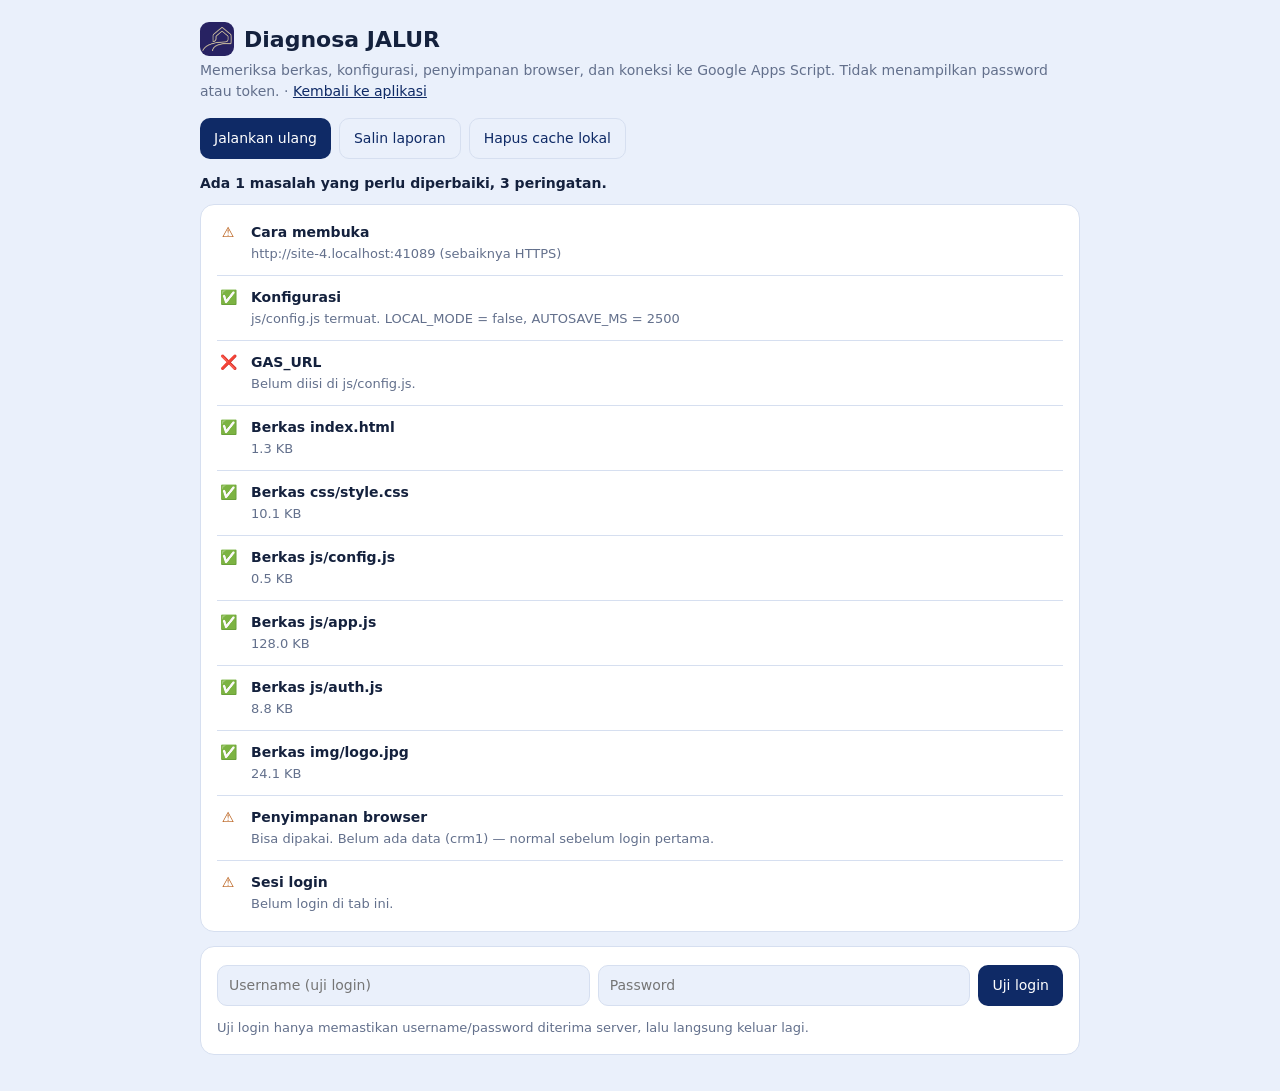
==== diagnosa.html @ 2a25bb73 "Add files via upload" ====
<!DOCTYPE html>
<html lang="id">
<head>
<meta charset="utf-8">
<meta name="viewport" content="width=device-width, initial-scale=1">
<meta name="robots" content="noindex,nofollow">
<title>Diagnosa · JALUR</title>
<link rel="icon" href="img/logo.jpg">
<style>
:root{--bg:#eaf0fb;--cd:#fff;--tx:#14213d;--mu:#63708c;--bd:#d6dff0;--ac:#0f2a66;--ok:#17803d;--wr:#b45309;--er:#d93a3a}
@media(prefers-color-scheme:dark){:root{--bg:#0b1226;--cd:#121c38;--tx:#e8eefc;--mu:#9fb0d3;--bd:#24325a;--ac:#8fb0ff;--ok:#4ade80;--wr:#fbbf24;--er:#f87171}}
*{box-sizing:border-box}body{margin:0;background:var(--bg);color:var(--tx);font:14px/1.5 system-ui,-apple-system,"Segoe UI",sans-serif;padding:22px}
.w{max-width:880px;margin:auto}h1{font-size:22px;margin:0 0 4px;display:flex;gap:10px;align-items:center}h1 img{width:34px;height:34px;border-radius:9px}
.sub{color:var(--mu);margin:0 0 16px}.card{background:var(--cd);border:1px solid var(--bd);border-radius:14px;padding:6px 16px;margin-bottom:14px}
.r{display:flex;gap:12px;padding:11px 0;border-bottom:1px solid var(--bd)}.r:last-child{border:0}.ic{width:22px;flex:none;text-align:center}
.r b{display:block}.r span{color:var(--mu);font-size:13px;word-break:break-word}.ok .ic{color:var(--ok)}.wr .ic{color:var(--wr)}.er .ic{color:var(--er)}
.bar{display:flex;gap:8px;flex-wrap:wrap;margin-bottom:14px}button{font:inherit;border:0;border-radius:10px;padding:9px 14px;background:var(--ac);color:#fff;cursor:pointer}
@media(prefers-color-scheme:dark){button{color:#0b1226}}button.g{background:transparent;color:var(--ac);border:1px solid var(--bd)}
.lt{display:flex;gap:8px;flex-wrap:wrap;padding:12px 0}.lt input{flex:1;min-width:140px;padding:9px 11px;border:1px solid var(--bd);border-radius:10px;background:var(--bg);color:var(--tx);font:inherit}
#sum{font-weight:700;margin:0 0 10px}a{color:var(--ac)}
</style>
</head>
<body>
<div class="w">
  <h1><img src="img/logo.jpg" alt="">Diagnosa JALUR</h1>
  <p class="sub">Memeriksa berkas, konfigurasi, penyimpanan browser, dan koneksi ke Google Apps Script. Tidak menampilkan password atau token. · <a href="index.html">Kembali ke aplikasi</a></p>
  <div class="bar"><button id="run">Jalankan ulang</button><button class="g" id="copy">Salin laporan</button><button class="g" id="clr">Hapus cache lokal</button></div>
  <p id="sum"></p>
  <div class="card" id="res"></div>
  <div class="card"><div class="lt"><input id="tu" placeholder="Username (uji login)" autocomplete="off"><input id="tp" type="password" placeholder="Password" autocomplete="off"><button id="tl">Uji login</button></div><div id="tr" style="padding-bottom:10px;color:var(--mu);font-size:13px">Uji login hanya memastikan username/password diterima server, lalu langsung keluar lagi.</div></div>
</div>
<script src="js/config.js"></script>
<script>
(function(){
  var C=window.JALUR_CONFIG||{},$=function(i){return document.getElementById(i)},rows=[];
  var FILES=["index.html","css/style.css","js/config.js","js/app.js","js/auth.js","img/logo.jpg"];
  var ICON={ok:"✅",wr:"⚠️",er:"❌"};
  function add(st,t,d){rows.push({st:st,t:t,d:d})}
  function show(){
    var c={ok:0,wr:0,er:0};rows.forEach(function(r){c[r.st]++});
    $("sum").textContent=c.er?("Ada "+c.er+" masalah yang perlu diperbaiki"+(c.wr?", "+c.wr+" peringatan":"")+"."):c.wr?("Tidak ada error, "+c.wr+" peringatan."):"Semua pemeriksaan lulus.";
    $("res").innerHTML=rows.map(function(r){return '<div class="r '+r.st+'"><div class="ic">'+ICON[r.st]+'</div><div><b></b><span></span></div></div>'}).join("");
    var b=$("res").querySelectorAll("b"),s=$("res").querySelectorAll("span");rows.forEach(function(r,i){b[i].textContent=r.t;s[i].textContent=r.d});
  }
  function kb(n){return (n/1024).toFixed(1)+" KB"}
  async function run(){
    rows=[];$("sum").textContent="Memeriksa…";
    // 1 lingkungan
    var p=location.protocol;
    if(p==="file:")add("wr","Cara membuka","Dibuka lewat file:// — pemeriksaan berkas & koneksi server bisa gagal. Buka lewat Vercel atau server lokal.");
    else add(p==="https:"||location.hostname==="localhost"?"ok":"wr","Cara membuka",location.origin+(p==="http:"&&location.hostname!=="localhost"?" (sebaiknya HTTPS)":""));
    // 2 config
    if(!window.JALUR_CONFIG)add("er","Konfigurasi","js/config.js tidak termuat / tidak ada window.JALUR_CONFIG.");
    else add("ok","Konfigurasi","js/config.js termuat. LOCAL_MODE = "+!!C.LOCAL_MODE+", AUTOSAVE_MS = "+(C.AUTOSAVE_MS||"-"));
    // 3 GAS_URL
    var url=C.GAS_URL||"",fmtOk=/^https:\/\/script\.google\.com\/macros\/s\/[\w-]+\/exec$/.test(url);
    if(C.LOCAL_MODE)add("wr","Mode lokal","LOCAL_MODE aktif: TANPA login dan TANPA sinkron server. Matikan sebelum dipakai tim.");
    if(!url)add(C.LOCAL_MODE?"wr":"er","GAS_URL","Belum diisi di js/config.js.");
    else add(fmtOk?"ok":"wr","GAS_URL",fmtOk?"Format benar (…/exec).":"Format tidak biasa. Pastikan memakai URL Web App yang berakhiran /exec, bukan /dev.");
    // 4 berkas
    for(var i=0;i<FILES.length;i++){
      try{var r=await fetch(FILES[i]+"?d="+Date.now(),{cache:"no-store"});
        if(!r.ok)add("er","Berkas "+FILES[i],"HTTP "+r.status+" — berkas tidak ditemukan / belum ter-upload.");
        else{var b=await r.blob();add(b.size?"ok":"er","Berkas "+FILES[i],kb(b.size))}
      }catch(e){add("er","Berkas "+FILES[i],"Gagal dibaca ("+(p==="file:"?"karena file://":e.message)+")")}
    }
    // 5 storage
    try{localStorage.setItem("__dx","1");localStorage.removeItem("__dx");
      var raw=localStorage.getItem("crm1");
      if(!raw)add("wr","Penyimpanan browser","Bisa dipakai. Belum ada data (crm1) — normal sebelum login pertama.");
      else{var d=JSON.parse(raw),ks=Object.keys(d).filter(function(k){return Array.isArray(d[k])}).map(function(k){return k+":"+d[k].length}).join(", ");add("ok","Penyimpanan browser","Data lokal "+kb(raw.length)+" · "+ks)}
    }catch(e){add("er","Penyimpanan browser","Tidak bisa dipakai ("+e.message+"). Matikan mode privat / izinkan penyimpanan situs.")}
    // 6 sesi
    try{var s=JSON.parse(sessionStorage.getItem("jalur_session"));add(s?"ok":"wr","Sesi login",s?("Masuk sebagai "+s.nama+" ("+s.role+")"):"Belum login di tab ini.")}catch(e){add("wr","Sesi login","Belum login di tab ini.")}
    // 7 ping server
    if(fmtOk||url){
      var t0=performance.now();
      try{var j=await (await fetch(url+"?action=ping&d="+Date.now(),{redirect:"follow"})).json(),ms=Math.round(performance.now()-t0);
        if(!j.ok)add("er","Server GAS","Menjawab tetapi ok=false: "+(j.error||"-"));
        else{add("ok","Server GAS","Terhubung ("+ms+" ms) · "+j.app+" v"+j.version);
          add(j.users>0?"ok":"er","Pengguna di sheet Users",j.users>0?(j.users+" pengguna terdaftar"):(j.users===-1?"Sheet Users tidak bisa dibaca — script harus dibuat dari Extensions ▸ Apps Script pada Google Sheet.":"Belum ada pengguna. Jalankan setupUsers() di editor Apps Script."));
          add(j.dataFile?"ok":"wr","File data di Drive",j.dataFile?"jalur-crm-data.json ada.":"Belum ada — akan dibuat saat admin pertama kali menyimpan.")}
      }catch(e){add("er","Server GAS","Tidak terhubung: "+e.message+". Cek: Deploy ▸ Web app ▸ akses 'Siapa saja', dan URL berakhiran /exec. Setelah mengubah kode, buat deployment versi baru.")}
    }
    show();
  }
  $("run").onclick=run;
  $("copy").onclick=function(){var t="Diagnosa JALUR · "+new Date().toLocaleString("id-ID")+"\n"+rows.map(function(r){return "["+r.st.toUpperCase()+"] "+r.t+": "+r.d}).join("\n");navigator.clipboard.writeText(t).then(function(){$("copy").textContent="Tersalin ✓";setTimeout(function(){$("copy").textContent="Salin laporan"},1500)})};
  $("clr").onclick=function(){if(confirm("Hapus data cache lokal (crm1) dan sesi di browser ini?\nData yang sudah tersinkron ke server tidak terhapus.")){localStorage.removeItem("crm1");sessionStorage.removeItem("jalur_session");run()}};
  $("tl").onclick=async function(){
    var o=$("tr");o.textContent="Menguji…";
    try{var post=function(b){return fetch(url,{method:"POST",redirect:"follow",headers:{"Content-Type":"text/plain;charset=utf-8"},body:JSON.stringify(b)}).then(function(r){return r.json()})};
      var j=await post({action:"login",username:$("tu").value.trim(),password:$("tp").value});
      if(j.ok){await post({action:"logout",token:j.token});o.textContent="✅ Login berhasil sebagai "+j.nama+" ("+j.role+"). Sesi uji sudah ditutup."}
      else o.textContent="❌ "+j.error;
    }catch(e){o.textContent="❌ Tidak terhubung: "+e.message}
    $("tp").value="";
  };
  run();
})();
</script>
</body>
</html>
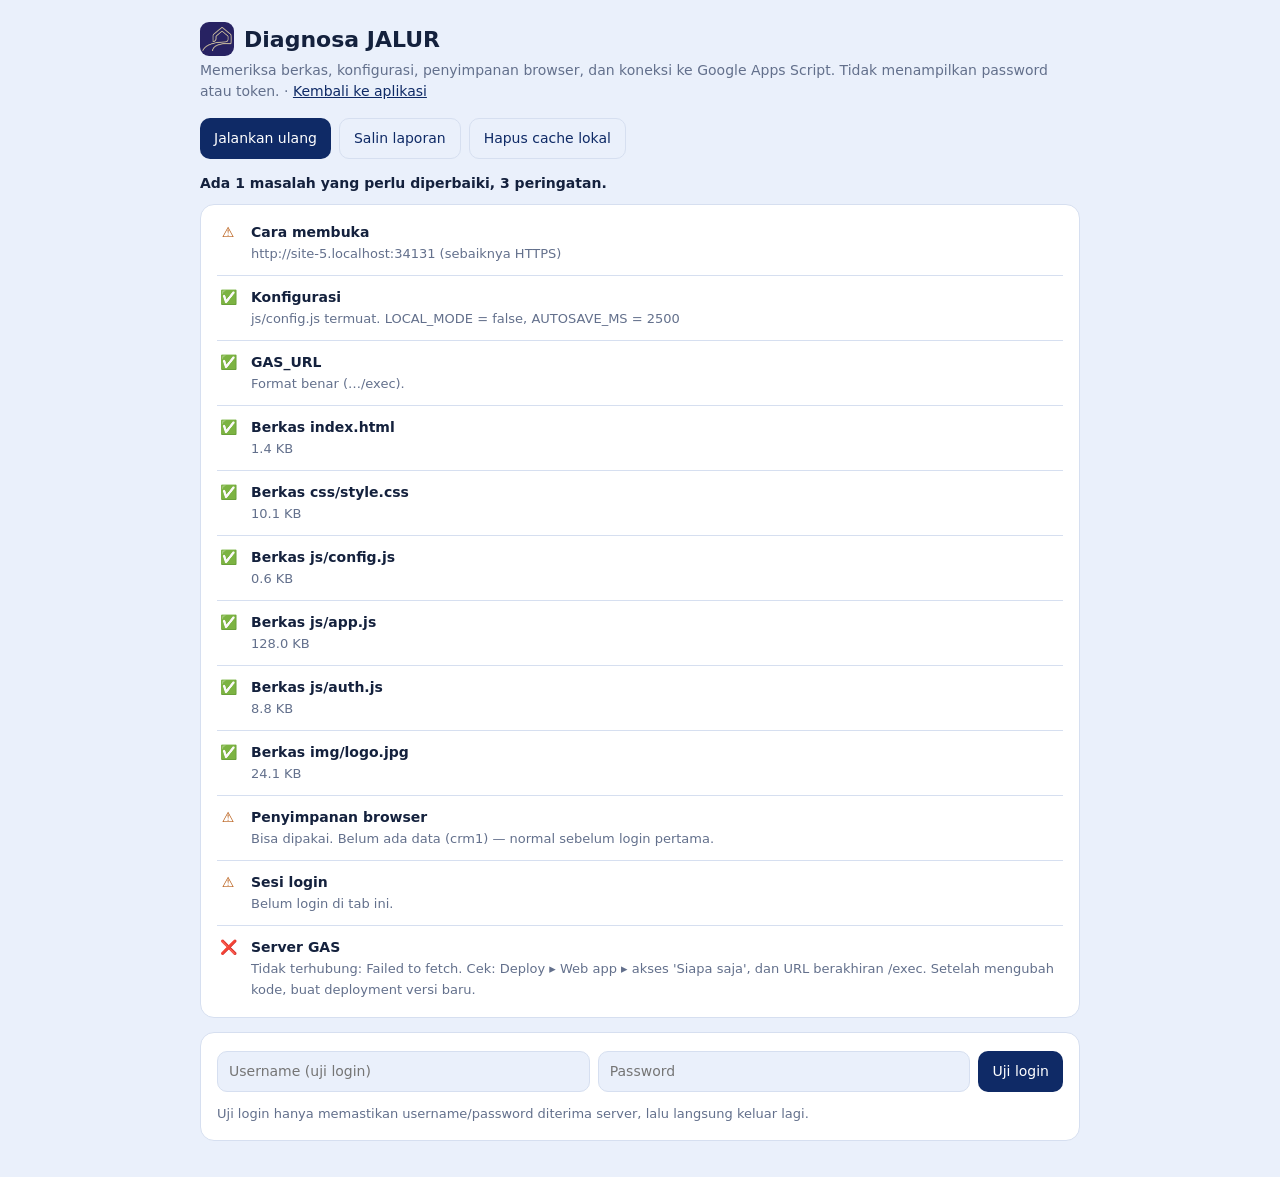
==== commit 88aedc28: "Add files via upload" ====
--- a/diagnosa.html
+++ b/diagnosa.html
@@ -5,7 +5,10 @@
 <meta name="viewport" content="width=device-width, initial-scale=1">
 <meta name="robots" content="noindex,nofollow">
 <title>Diagnosa · JALUR</title>
-<link rel="icon" href="img/logo.jpg">
+<link rel="icon" type="image/png" sizes="32x32" href="img/favicon-32.png">
+<link rel="icon" type="image/png" sizes="192x192" href="img/favicon-192.png">
+<link rel="shortcut icon" href="favicon.ico">
+<link rel="apple-touch-icon" href="img/apple-touch-icon.png">
 <style>
 :root{--bg:#eaf0fb;--cd:#fff;--tx:#14213d;--mu:#63708c;--bd:#d6dff0;--ac:#0f2a66;--ok:#17803d;--wr:#b45309;--er:#d93a3a}
 @media(prefers-color-scheme:dark){:root{--bg:#0b1226;--cd:#121c38;--tx:#e8eefc;--mu:#9fb0d3;--bd:#24325a;--ac:#8fb0ff;--ok:#4ade80;--wr:#fbbf24;--er:#f87171}}
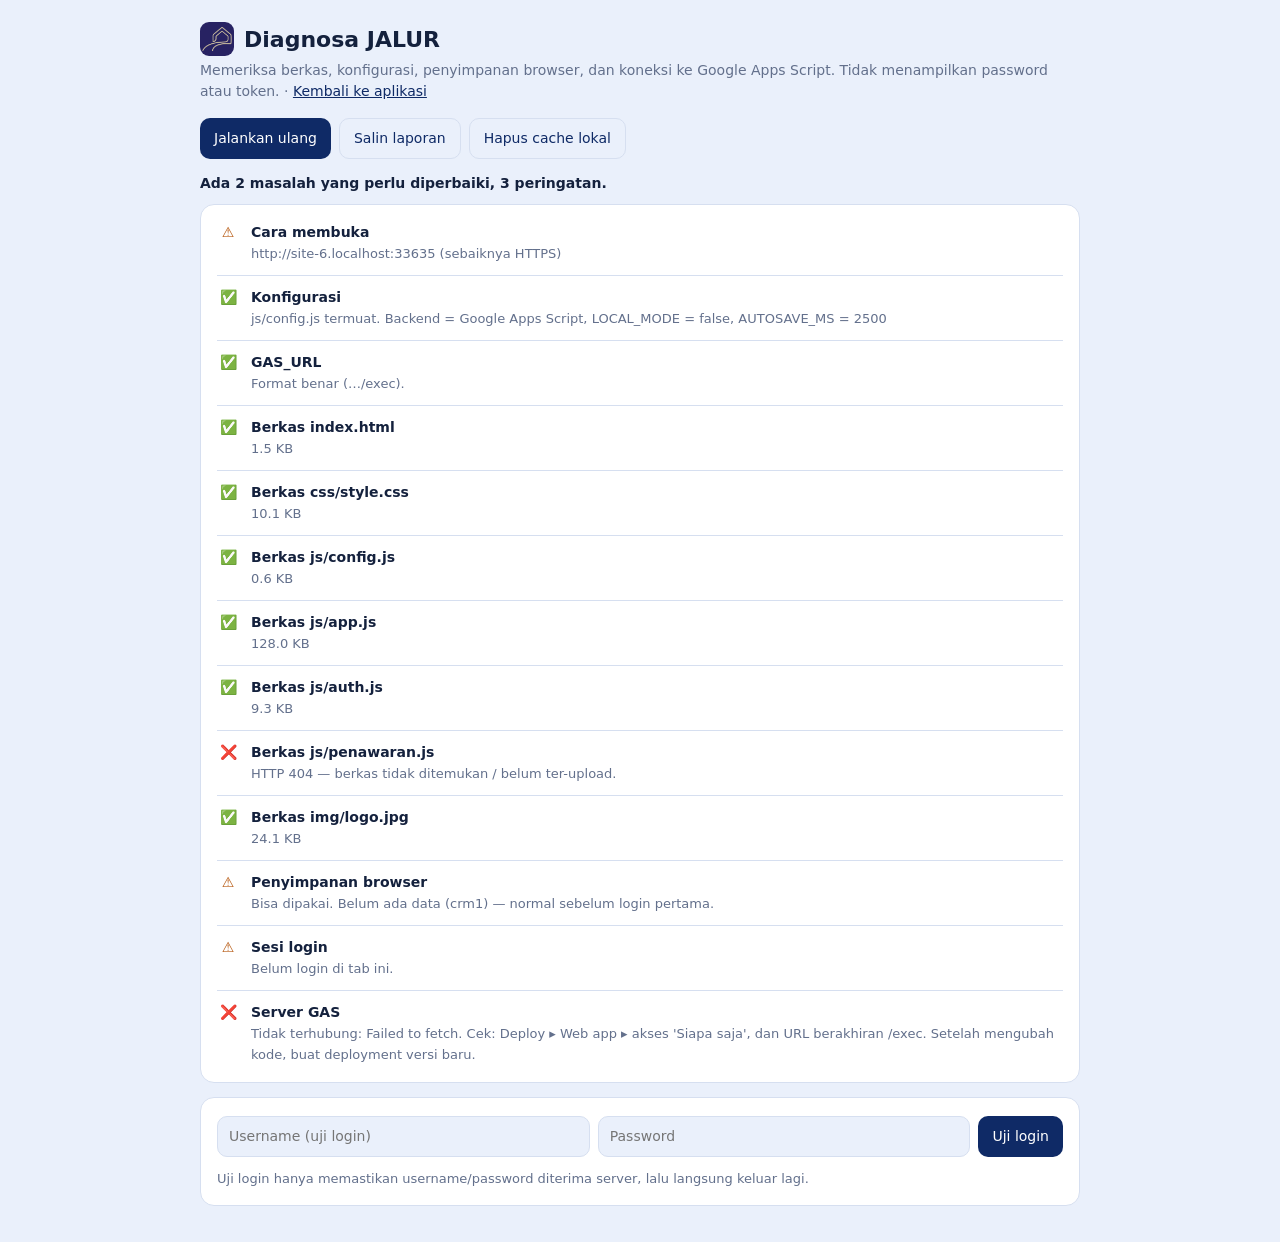
==== commit b39f9877: "Update diagnosa.html" ====
--- a/diagnosa.html
+++ b/diagnosa.html
@@ -36,7 +36,7 @@
 <script>
 (function(){
   var C=window.JALUR_CONFIG||{},$=function(i){return document.getElementById(i)},rows=[];
-  var FILES=["index.html","css/style.css","js/config.js","js/app.js","js/auth.js","img/logo.jpg"];
+  var FILES=["index.html","css/style.css","js/config.js","js/app.js","js/auth.js","js/penawaran.js","img/logo.jpg"];
   var ICON={ok:"✅",wr:"⚠️",er:"❌"};
   function add(st,t,d){rows.push({st:st,t:t,d:d})}
   function show(){
@@ -46,6 +46,27 @@
     var b=$("res").querySelectorAll("b"),s=$("res").querySelectorAll("span");rows.forEach(function(r,i){b[i].textContent=r.t;s[i].textContent=r.d});
   }
   function kb(n){return (n/1024).toFixed(1)+" KB"}
+  var SBU=(C.SUPABASE_URL||"").replace(/\/+$/,""),SBK=C.SUPABASE_ANON_KEY||"",useSB=!!(SBU&&SBK);
+  async function cekSB(){
+    var fmt=/^https:\/\/[a-z0-9]+\.supabase\.co$/.test(SBU);
+    add(fmt?"ok":"wr","SUPABASE_URL",fmt?SBU:"Format tidak biasa ("+SBU+"). Biasanya https://xxxx.supabase.co (tanpa garis miring di akhir).");
+    // kunci: tolak service_role / secret
+    var role="";try{role=JSON.parse(atob(SBK.split(".")[1].replace(/-/g,"+").replace(/_/g,"/"))).role||""}catch(e){}
+    if(role==="service_role"||/^sb_secret_/.test(SBK))add("er","SUPABASE_ANON_KEY","Ini kunci RAHASIA (service_role/secret). SEGERA ganti dengan kunci anon/publishable — kunci rahasia tidak boleh ada di situs publik.");
+    else add("ok","SUPABASE_ANON_KEY",role==="anon"?"Kunci anon (aman untuk publik).":(/^sb_publishable_/.test(SBK)?"Kunci publishable (aman untuk publik).":"Terisi ("+SBK.length+" karakter)."));
+    var H={apikey:SBK},t0=performance.now();
+    try{
+      var r=await fetch(SBU+"/auth/v1/health",{headers:H}),ms=Math.round(performance.now()-t0);
+      add(r.ok?"ok":"er","Server Supabase (Auth)",r.ok?"Terhubung ("+ms+" ms).":"HTTP "+r.status+" — URL atau kunci salah, atau project sedang dijeda (paused).");
+      if(!r.ok)return;
+    }catch(e){add("er","Server Supabase (Auth)","Tidak terhubung: "+e.message);return}
+    try{
+      var d=await fetch(SBU+"/rest/v1/app_data?select=id&limit=1",{headers:H}),j=null;try{j=await d.json()}catch(e){}
+      if(d.status===404||(j&&j.code==="PGRST205"))add("er","Tabel app_data","Belum ada. Jalankan supabase/schema.sql di SQL Editor Supabase.");
+      else if(d.ok&&Array.isArray(j)&&j.length)add("er","Keamanan data","DATA TERBUKA UNTUK PUBLIK tanpa login! Jalankan ulang supabase/schema.sql (bagian Row Level Security).");
+      else add("ok","Keamanan data","Pengunjung tanpa login tidak bisa membaca data (RLS aktif).");
+    }catch(e){add("wr","Keamanan data","Tidak bisa diperiksa: "+e.message)}
+  }
   async function run(){
     rows=[];$("sum").textContent="Memeriksa…";
     // 1 lingkungan
@@ -54,11 +75,12 @@
     else add(p==="https:"||location.hostname==="localhost"?"ok":"wr","Cara membuka",location.origin+(p==="http:"&&location.hostname!=="localhost"?" (sebaiknya HTTPS)":""));
     // 2 config
     if(!window.JALUR_CONFIG)add("er","Konfigurasi","js/config.js tidak termuat / tidak ada window.JALUR_CONFIG.");
-    else add("ok","Konfigurasi","js/config.js termuat. LOCAL_MODE = "+!!C.LOCAL_MODE+", AUTOSAVE_MS = "+(C.AUTOSAVE_MS||"-"));
+    else add("ok","Konfigurasi","js/config.js termuat. Backend = "+(useSB?"Supabase":(C.GAS_URL?"Google Apps Script":"-"))+", LOCAL_MODE = "+!!C.LOCAL_MODE+", AUTOSAVE_MS = "+(C.AUTOSAVE_MS||"-"));
     // 3 GAS_URL
     var url=C.GAS_URL||"",fmtOk=/^https:\/\/script\.google\.com\/macros\/s\/[\w-]+\/exec$/.test(url);
     if(C.LOCAL_MODE)add("wr","Mode lokal","LOCAL_MODE aktif: TANPA login dan TANPA sinkron server. Matikan sebelum dipakai tim.");
-    if(!url)add(C.LOCAL_MODE?"wr":"er","GAS_URL","Belum diisi di js/config.js.");
+    if(useSB)await cekSB();
+    else if(!url)add(C.LOCAL_MODE?"wr":"er","Backend data","Belum ada backend: isi SUPABASE_URL + SUPABASE_ANON_KEY (atau GAS_URL) di js/config.js.");
     else add(fmtOk?"ok":"wr","GAS_URL",fmtOk?"Format benar (…/exec).":"Format tidak biasa. Pastikan memakai URL Web App yang berakhiran /exec, bukan /dev.");
     // 4 berkas
     for(var i=0;i<FILES.length;i++){
@@ -76,7 +98,7 @@
     // 6 sesi
     try{var s=JSON.parse(sessionStorage.getItem("jalur_session"));add(s?"ok":"wr","Sesi login",s?("Masuk sebagai "+s.nama+" ("+s.role+")"):"Belum login di tab ini.")}catch(e){add("wr","Sesi login","Belum login di tab ini.")}
     // 7 ping server
-    if(fmtOk||url){
+    if(!useSB&&(fmtOk||url)){
       var t0=performance.now();
       try{var j=await (await fetch(url+"?action=ping&d="+Date.now(),{redirect:"follow"})).json(),ms=Math.round(performance.now()-t0);
         if(!j.ok)add("er","Server GAS","Menjawab tetapi ok=false: "+(j.error||"-"));
@@ -92,10 +114,25 @@
   $("clr").onclick=function(){if(confirm("Hapus data cache lokal (crm1) dan sesi di browser ini?\nData yang sudah tersinkron ke server tidak terhapus.")){localStorage.removeItem("crm1");sessionStorage.removeItem("jalur_session");run()}};
   $("tl").onclick=async function(){
     var o=$("tr");o.textContent="Menguji…";
-    try{var post=function(b){return fetch(url,{method:"POST",redirect:"follow",headers:{"Content-Type":"text/plain;charset=utf-8"},body:JSON.stringify(b)}).then(function(r){return r.json()})};
-      var j=await post({action:"login",username:$("tu").value.trim(),password:$("tp").value});
-      if(j.ok){await post({action:"logout",token:j.token});o.textContent="✅ Login berhasil sebagai "+j.nama+" ("+j.role+"). Sesi uji sudah ditutup."}
-      else o.textContent="❌ "+j.error;
+    try{
+      if(useSB){
+        var u=$("tu").value.trim().toLowerCase(),em=u.indexOf("@")>=0?u:u+"@"+(C.USER_DOMAIN||"jalurmanufactur.vercel.app");
+        var r=await fetch(SBU+"/auth/v1/token?grant_type=password",{method:"POST",headers:{apikey:SBK,"Content-Type":"application/json"},body:JSON.stringify({email:em,password:$("tp").value})});
+        var j=await r.json();
+        if(!r.ok||!j.access_token)o.textContent="❌ "+(r.status===400?"Username atau password salah (email yang dicoba: "+em+")":"Gagal, HTTP "+r.status);
+        else{
+          var HA={apikey:SBK,Authorization:"Bearer "+j.access_token};
+          var p=await (await fetch(SBU+"/rest/v1/profiles?id=eq."+j.user.id+"&select=nama,role,aktif",{headers:HA})).json();
+          await fetch(SBU+"/auth/v1/logout?scope=local",{method:"POST",headers:HA});
+          var row=Array.isArray(p)&&p[0];
+          o.textContent=!row?"⚠️ Password benar, tetapi akun belum terdaftar di tabel profiles (jalankan supabase/setup-users.sql).":row.aktif===false?"⚠️ Password benar, tetapi akun dinonaktifkan.":"✅ Login berhasil sebagai "+row.nama+" ("+row.role+"). Sesi uji sudah ditutup.";
+        }
+      }else{
+        var post=function(b){return fetch(url,{method:"POST",redirect:"follow",headers:{"Content-Type":"text/plain;charset=utf-8"},body:JSON.stringify(b)}).then(function(r){return r.json()})};
+        var g=await post({action:"login",username:$("tu").value.trim(),password:$("tp").value});
+        if(g.ok){await post({action:"logout",token:g.token});o.textContent="✅ Login berhasil sebagai "+g.nama+" ("+g.role+"). Sesi uji sudah ditutup."}
+        else o.textContent="❌ "+g.error;
+      }
     }catch(e){o.textContent="❌ Tidak terhubung: "+e.message}
     $("tp").value="";
   };
